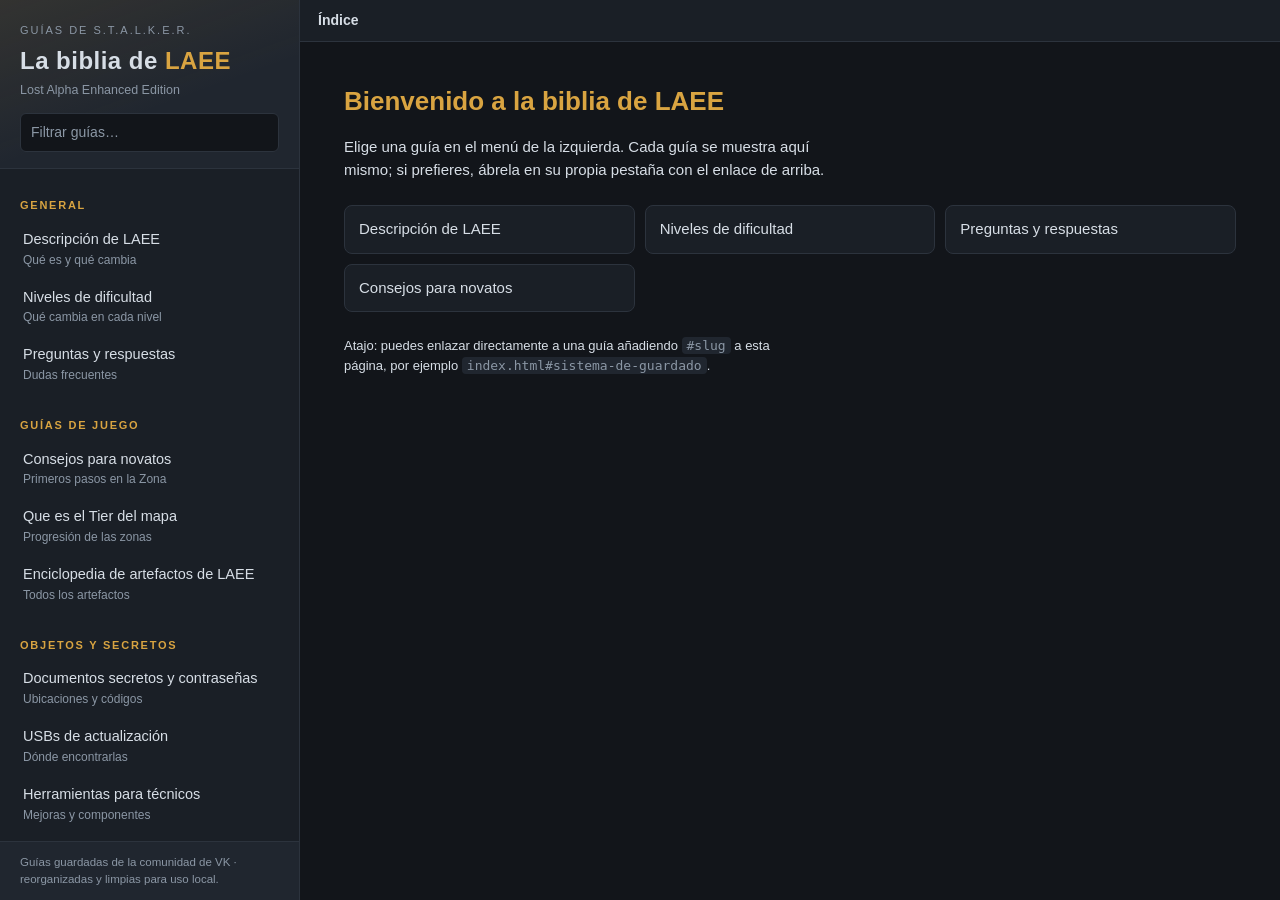
==== index.html @ 8e36f181 "first commit" ====
<!DOCTYPE html>
<html lang="es">
<head>
<meta charset="utf-8">
<meta name="viewport" content="width=device-width, initial-scale=1">
<title>La biblia de LAEE — Índice de guías</title>
<meta name="description" content="Índice de guías de S.T.A.L.K.E.R. Lost Alpha Enhanced Edition">
<link rel="stylesheet" href="css/menu.css">
</head>
<body>

<aside class="menu">
  <header class="menu__cabecera">
    <p class="menu__saludo">Guías de S.T.A.L.K.E.R.</p>
    <h1>La biblia de <em>LAEE</em></h1>
    <p class="menu__sub">Lost Alpha Enhanced Edition</p>
    <input type="search" id="filtro" class="menu__filtro" placeholder="Filtrar guías…" autocomplete="off" aria-label="Filtrar guías">
  </header>

  <nav class="menu__lista" id="menu" aria-label="Guías">
    <section class="menu__grupo" data-categoria="General">
      <h2>General</h2>
      <a href="guias/descripcion-de-laee.html" data-slug="descripcion-de-laee">
        <span class="guia__nombre">Descripción de LAEE</span>
        <span class="guia__nota">Qué es y qué cambia</span>
      </a>
      <a href="guias/niveles-de-dificultad.html" data-slug="niveles-de-dificultad">
        <span class="guia__nombre">Niveles de dificultad</span>
        <span class="guia__nota">Qué cambia en cada nivel</span>
      </a>
      <a href="guias/preguntas-y-respuestas.html" data-slug="preguntas-y-respuestas">
        <span class="guia__nombre">Preguntas y respuestas</span>
        <span class="guia__nota">Dudas frecuentes</span>
      </a>
    </section>

    <section class="menu__grupo" data-categoria="Guías de juego">
      <h2>Guías de juego</h2>
      <a href="guias/consejos-para-novatos.html" data-slug="consejos-para-novatos">
        <span class="guia__nombre">Consejos para novatos</span>
        <span class="guia__nota">Primeros pasos en la Zona</span>
      </a>
      <a href="guias/que-es-el-tier-del-mapa.html" data-slug="que-es-el-tier-del-mapa">
        <span class="guia__nombre">Que es el Tier del mapa</span>
        <span class="guia__nota">Progresión de las zonas</span>
      </a>
      <a href="guias/enciclopedia-de-artefactos.html" data-slug="enciclopedia-de-artefactos">
        <span class="guia__nombre">Enciclopedia de artefactos de LAEE</span>
        <span class="guia__nota">Todos los artefactos</span>
      </a>
    </section>

    <section class="menu__grupo" data-categoria="Objetos y secretos">
      <h2>Objetos y secretos</h2>
      <a href="guias/documentos-secretos.html" data-slug="documentos-secretos">
        <span class="guia__nombre">Documentos secretos y contraseñas</span>
        <span class="guia__nota">Ubicaciones y códigos</span>
      </a>
      <a href="guias/usbs-de-actualizacion.html" data-slug="usbs-de-actualizacion">
        <span class="guia__nombre">USBs de actualización</span>
        <span class="guia__nota">Dónde encontrarlas</span>
      </a>
      <a href="guias/herramientas-para-tecnicos.html" data-slug="herramientas-para-tecnicos">
        <span class="guia__nombre">Herramientas para técnicos</span>
        <span class="guia__nota">Mejoras y componentes</span>
      </a>
    </section>

    <section class="menu__grupo" data-categoria="Guardado">
      <h2>Guardado</h2>
      <a href="guias/mapa-de-zonas-de-guardado.html" data-slug="mapa-de-zonas-de-guardado">
        <span class="guia__nombre">Mapa de zonas de guardado</span>
        <span class="guia__nota">Zonas de guardado</span>
      </a>
      <a href="guias/sistema-de-guardado.html" data-slug="sistema-de-guardado">
        <span class="guia__nombre">Sistema de guardado</span>
        <span class="guia__nota">Cómo funciona</span>
      </a>
    </section>

    <section class="menu__grupo" data-categoria="Rendimiento">
      <h2>Rendimiento</h2>
      <a href="guias/fallos-629-graficas-amd.html" data-slug="fallos-629-graficas-amd">
        <span class="guia__nombre">Fallos 629 en tarjetas gráficas AMD</span>
        <span class="guia__nota">Cierres y bloqueos</span>
      </a>
    </section>

    <p class="menu__vacio" id="vacio" hidden>Ninguna guía coincide con el filtro.</p>
  </nav>

  <footer class="menu__pie">
    <p>Guías guardadas de la comunidad de VK · reorganizadas y limpias para uso local.</p>
  </footer>
</aside>

<main class="visor">
  <div class="visor__barra">
    <span class="visor__titulo" id="tituloGuia">Índice</span>
    <span class="visor__acciones">
      <a class="visor__enlace" id="enlaceAbierta" href="#" target="_blank" rel="noopener" hidden>Abrir en pestaña ↗</a>
    </span>
  </div>

  <section class="panel" id="panelInicio">
    <h2>Bienvenido a la biblia de LAEE</h2>
    <p>Elige una guía en el menú de la izquierda. Cada guía se muestra aquí mismo; si prefieres,
       ábrela en su propia pestaña con el enlace de arriba.</p>
    <ul class="panel__atajos" id="atajos"></ul>
    <p class="panel__pie">Atajo: puedes enlazar directamente a una guía añadiendo <code>#slug</code> a esta página,
       por ejemplo <code>index.html#sistema-de-guardado</code>.</p>
  </section>

  <iframe class="visor__iframe" id="visor" title="Guía seleccionada" hidden></iframe>
</main>

<script src="js/menu.js"></script>
</body>
</html>
---- css/menu.css ----
/* La biblia de LAEE — menú lateral + visor */

:root {
  --fondo:        #12151a;
  --panel:        #1a1f26;
  --panel-2:      #20262f;
  --borde:        #2c333d;
  --texto:        #d7dee6;
  --texto-tenue:  #8b97a5;
  --acento:       #d9a441;
  --acento-suave: rgba(217, 164, 65, .12);
  --ancho-menu:   300px;
}

* { box-sizing: border-box; }

html, body {
  height: 100%;
  margin: 0;
}

body {
  display: flex;
  background: var(--fondo);
  color: var(--texto);
  font: 15px/1.5 -apple-system, "Segoe UI", Roboto, "Helvetica Neue", Arial, sans-serif;
  -webkit-font-smoothing: antialiased;
}

/* ---------------- Menú lateral ---------------- */

.menu {
  display: flex;
  flex-direction: column;
  width: var(--ancho-menu);
  min-width: var(--ancho-menu);
  height: 100vh;
  background: var(--panel);
  border-right: 1px solid var(--borde);
  overflow: hidden;
}

.menu__cabecera {
  padding: 22px 20px 16px;
  border-bottom: 1px solid var(--borde);
  background:
    linear-gradient(160deg, rgba(217, 164, 65, .10), transparent 60%),
    var(--panel-2);
}

.menu__saludo {
  margin: 0;
  font-size: 11px;
  letter-spacing: .18em;
  text-transform: uppercase;
  color: var(--texto-tenue);
}

.menu__cabecera h1 {
  margin: 4px 0 2px;
  font-size: 24px;
  font-weight: 700;
  letter-spacing: .02em;
}

.menu__cabecera h1 em {
  font-style: normal;
  color: var(--acento);
}

.menu__sub {
  margin: 0;
  font-size: 12.5px;
  color: var(--texto-tenue);
}

.menu__filtro {
  width: 100%;
  margin-top: 14px;
  padding: 8px 10px;
  font: inherit;
  font-size: 14px;
  color: var(--texto);
  background: var(--fondo);
  border: 1px solid var(--borde);
  border-radius: 6px;
  outline: none;
}

.menu__filtro:focus { border-color: var(--acento); }
.menu__filtro::placeholder { color: var(--texto-tenue); }

.menu__lista {
  flex: 1;
  padding: 10px 0 18px;
  overflow-y: auto;
  scrollbar-width: thin;
  scrollbar-color: var(--borde) transparent;
}

.menu__lista::-webkit-scrollbar { width: 8px; }
.menu__lista::-webkit-scrollbar-thumb { background: var(--borde); border-radius: 4px; }

.menu__grupo { padding: 6px 0; }
.menu__grupo[hidden] { display: none; }

.menu__grupo h2 {
  margin: 12px 20px 6px;
  font-size: 11px;
  font-weight: 600;
  letter-spacing: .16em;
  text-transform: uppercase;
  color: var(--acento);
}

.menu__lista a {
  display: block;
  padding: 9px 20px;
  color: var(--texto);
  text-decoration: none;
  border-left: 3px solid transparent;
  transition: background .12s ease, border-color .12s ease;
}

.menu__lista a:hover {
  background: var(--panel-2);
  border-left-color: var(--borde);
}

.menu__lista a.activo {
  background: var(--acento-suave);
  border-left-color: var(--acento);
}

.guia__nombre {
  display: block;
  font-size: 14.5px;
}

.guia__nota {
  display: block;
  font-size: 12px;
  color: var(--texto-tenue);
}

.menu__vacio {
  margin: 14px 20px;
  font-size: 13px;
  color: var(--texto-tenue);
}

.menu__pie {
  padding: 12px 20px;
  font-size: 11.5px;
  color: var(--texto-tenue);
  border-top: 1px solid var(--borde);
  background: var(--panel-2);
}

.menu__pie p { margin: 0; }

/* ---------------- Visor ---------------- */

.visor {
  display: flex;
  flex-direction: column;
  flex: 1;
  min-width: 0;
  height: 100vh;
}

.visor__barra {
  display: flex;
  align-items: center;
  justify-content: space-between;
  gap: 12px;
  padding: 10px 18px;
  background: var(--panel);
  border-bottom: 1px solid var(--borde);
}

.visor__titulo {
  font-size: 14px;
  font-weight: 600;
  color: var(--texto);
  white-space: nowrap;
  overflow: hidden;
  text-overflow: ellipsis;
}

.visor__enlace {
  flex-shrink: 0;
  font-size: 13px;
  color: var(--acento);
  text-decoration: none;
}

.visor__enlace:hover { text-decoration: underline; }

.visor__iframe {
  flex: 1;
  width: 100%;
  border: 0;
  background: #fff;
}

/* ---------------- Panel de inicio ---------------- */

.panel {
  flex: 1;
  padding: 40px 44px;
  overflow-y: auto;
}

.panel h2 {
  margin: 0 0 10px;
  font-size: 26px;
  color: var(--acento);
}

.panel p { max-width: 62ch; color: var(--texto); }

.panel__atajos {
  display: grid;
  grid-template-columns: repeat(auto-fill, minmax(240px, 1fr));
  gap: 10px;
  max-width: 900px;
  padding: 0;
  margin: 24px 0;
  list-style: none;
}

.panel__atajos a {
  display: block;
  padding: 12px 14px;
  background: var(--panel);
  border: 1px solid var(--borde);
  border-radius: 8px;
  color: var(--texto);
  text-decoration: none;
  transition: border-color .12s ease, background .12s ease;
}

.panel__atajos a:hover {
  background: var(--panel-2);
  border-color: var(--acento);
}

.panel__pie,
.panel code {
  font-size: 13px;
  color: var(--texto-tenue);
}

.panel code {
  padding: 1px 5px;
  background: var(--panel-2);
  border-radius: 4px;
}

/* ---------------- Responsive ---------------- */

@media (max-width: 860px) {
  body { flex-direction: column; }

  .menu {
    width: 100%;
    min-width: 0;
    height: auto;
    max-height: 45vh;
    border-right: 0;
    border-bottom: 1px solid var(--borde);
  }

  .visor { height: 55vh; }

  .panel { padding: 24px 20px; }
}
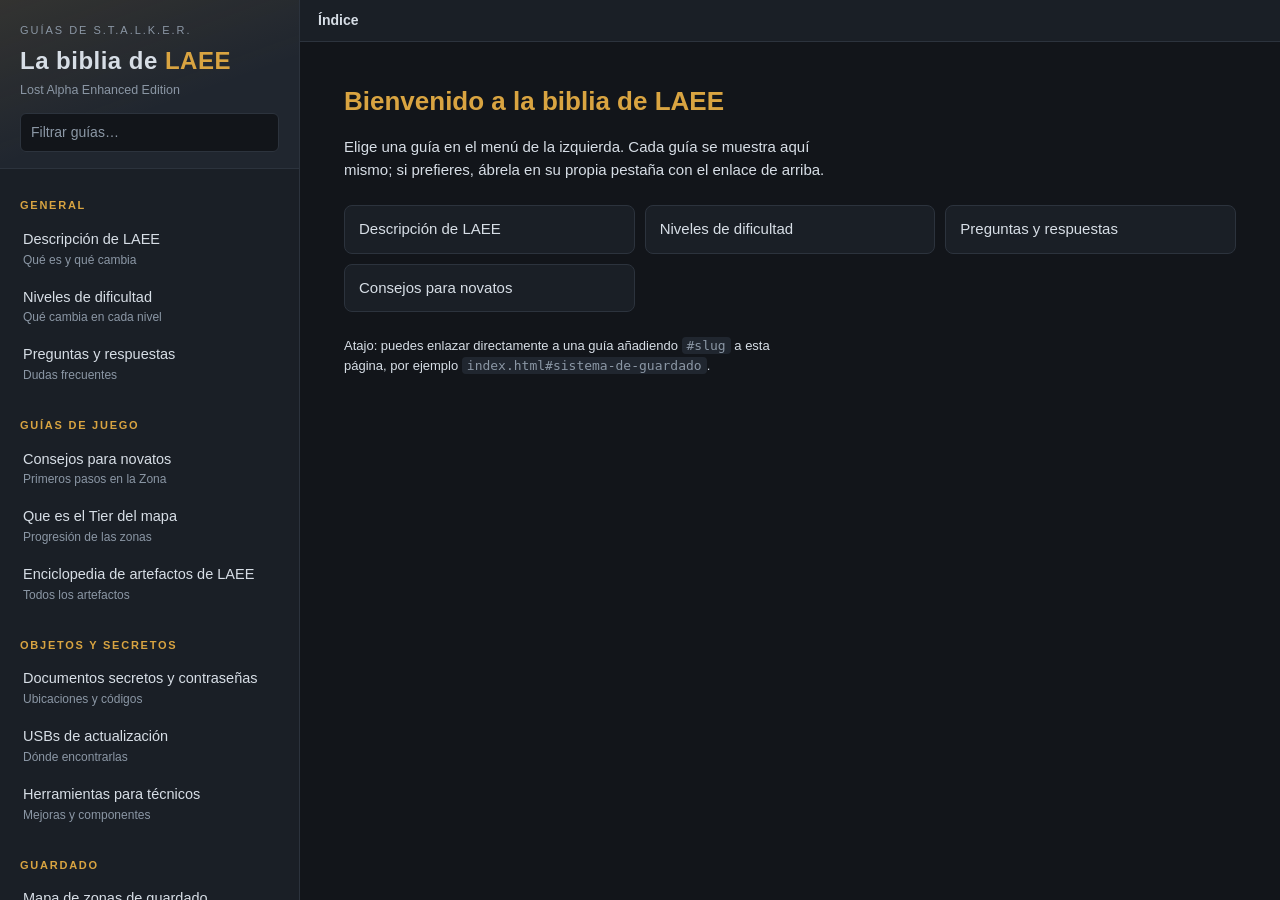
==== commit 07343e89: "Add new image files for user interface enhancements - Added a JPEG image for visual content in the V" ====
--- a/index.html
+++ b/index.html
@@ -89,9 +89,6 @@
     <p class="menu__vacio" id="vacio" hidden>Ninguna guía coincide con el filtro.</p>
   </nav>
 
-  <footer class="menu__pie">
-    <p>Guías guardadas de la comunidad de VK · reorganizadas y limpias para uso local.</p>
-  </footer>
 </aside>
 
 <main class="visor">
--- a/css/menu.css
+++ b/css/menu.css
@@ -149,16 +149,6 @@
   color: var(--texto-tenue);
 }
 
-.menu__pie {
-  padding: 12px 20px;
-  font-size: 11.5px;
-  color: var(--texto-tenue);
-  border-top: 1px solid var(--borde);
-  background: var(--panel-2);
-}
-
-.menu__pie p { margin: 0; }
-
 /* ---------------- Visor ---------------- */
 
 .visor {
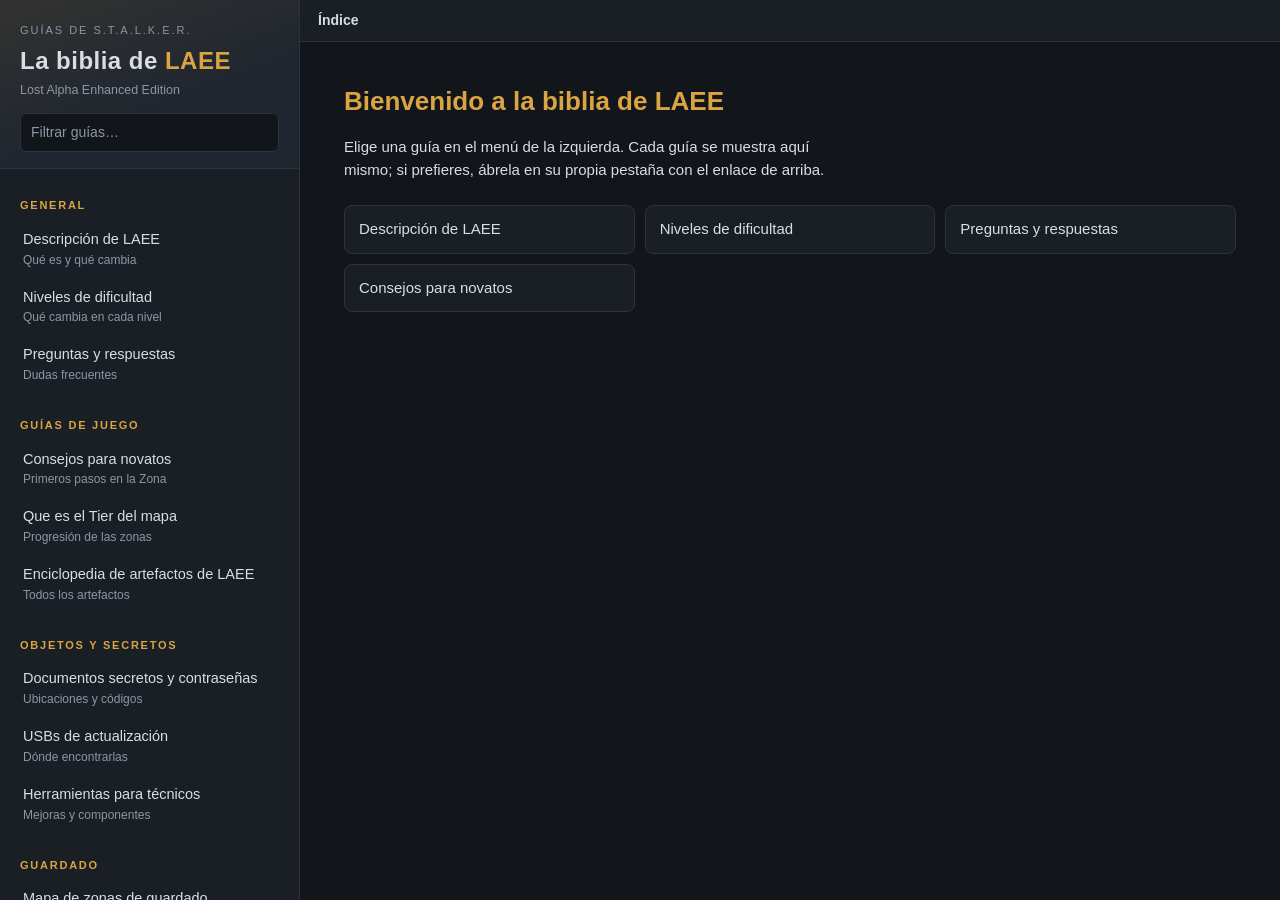
==== commit f359451d: "Actualizar documentación y eliminar avisos internos de atajos en la portada" ====
--- a/index.html
+++ b/index.html
@@ -104,8 +104,6 @@
     <p>Elige una guía en el menú de la izquierda. Cada guía se muestra aquí mismo; si prefieres,
        ábrela en su propia pestaña con el enlace de arriba.</p>
     <ul class="panel__atajos" id="atajos"></ul>
-    <p class="panel__pie">Atajo: puedes enlazar directamente a una guía añadiendo <code>#slug</code> a esta página,
-       por ejemplo <code>index.html#sistema-de-guardado</code>.</p>
   </section>
 
   <iframe class="visor__iframe" id="visor" title="Guía seleccionada" hidden></iframe>
--- a/css/menu.css
+++ b/css/menu.css
@@ -236,18 +236,6 @@
   border-color: var(--acento);
 }
 
-.panel__pie,
-.panel code {
-  font-size: 13px;
-  color: var(--texto-tenue);
-}
-
-.panel code {
-  padding: 1px 5px;
-  background: var(--panel-2);
-  border-radius: 4px;
-}
-
 /* ---------------- Responsive ---------------- */
 
 @media (max-width: 860px) {
